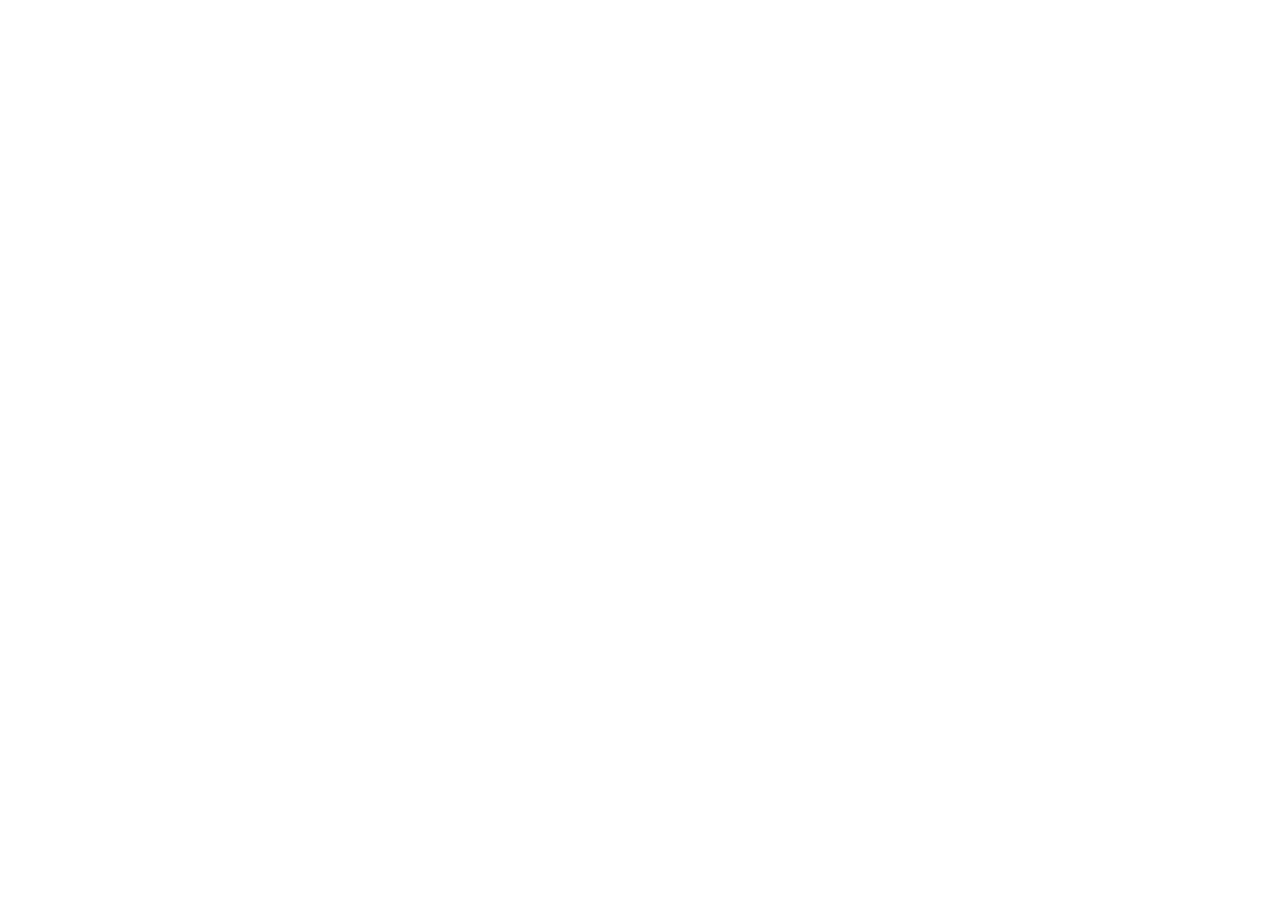
==== herbs.html @ 13c17da5 "setting up page files" ====
<!DOCTYPE html>
<html lang="en">
<head>
  <meta charset="UTF-8">
  <meta name="viewport" content="width=device-width, initial-scale=1.0">
  <title>The Home Garden</title>
</head>
<body>
  
</body>
</html>
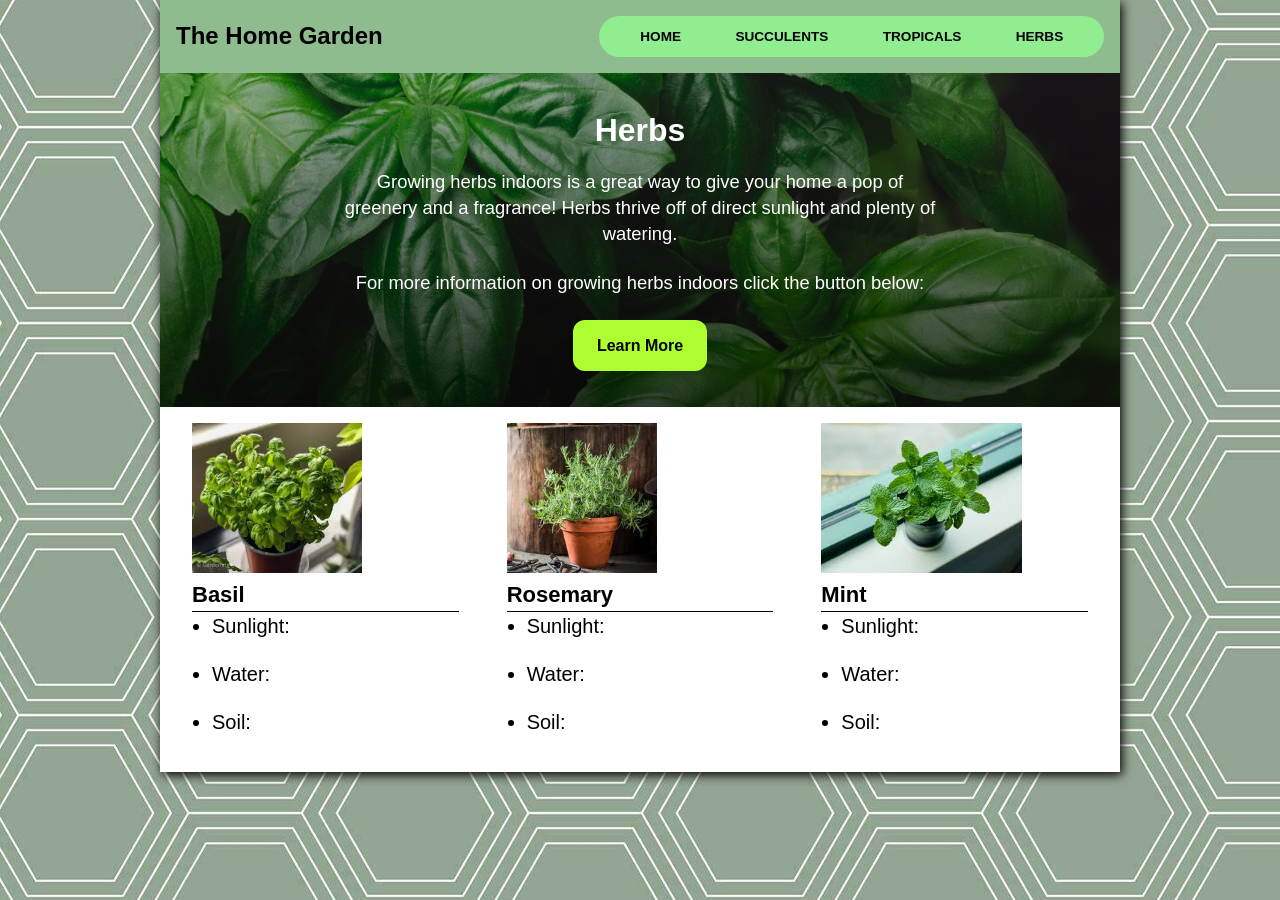
==== commit 764c676e: "FP4 Framwork" ====
--- a/herbs.html
+++ b/herbs.html
@@ -4,8 +4,68 @@
   <meta charset="UTF-8">
   <meta name="viewport" content="width=device-width, initial-scale=1.0">
   <title>The Home Garden</title>
+  <link rel="stylesheet" href="reset.css">
+  <link rel="stylesheet" href="main.css">
 </head>
 <body>
-  
+  <div class="wrapper">
+    <header>
+      <h1>The Home Garden</h1>
+      <nav>
+        <ul>
+          <li><a href="index.html">Home</a></li>
+          <li><a href="succulents.html">Succulents</a></li>
+          <li><a href="tropicals.html">Tropicals</a></li>
+          <li><a href="herbs.html">Herbs</a></li>
+        </ul>
+      </nav>
+    </header>
+
+    <section class="herb-hero hero">
+
+      <!-- div for the content inside the hero image -->
+      <div class="hero-content">
+        <h2>Herbs</h2>
+        <p>Growing herbs indoors is a great way to give your home a pop of greenery and a fragrance! Herbs thrive off of direct sunlight and plenty of watering. </p>
+
+        <p>For more information on growing herbs indoors click the button below:</p>
+        <!-- having a button here is optional -->
+        <a href="https://www.gardeners.com/blogs/herb-growing-articles/herbs-indoors-8920?g_acctid=415-305-2039&g_adgroupid=&g_adid=&g_adtype=none&g_campaign=GSC+-+Google+Performance+Max+-+Shop&g_campaignid=23173857567&g_keyword=&g_keywordid=&g_network=x&utm_content=5300089&utm_source=google&utm_medium=cpc&utm_campaign=GSC+-+Google+Performance+Max+-+SHOP&gad_source=1&gad_campaignid=23173873179&gbraid=0AAAABBDv2lmy5Y6amZtfEJdDpJ2O45eZj&gclid=Cj0KCQjws83OBhD4ARIsACblj1_hSUvg4qoSXbHp2bqac2zh1KEfvC7mDHMCrsOeOp17COpKeYIHOOQaAkuJEALw_wcB" target="_blank" class="hero-button">Learn More</a>
+      </div>
+
+    </section>
+    <main>
+      <section class="group-grid">
+        <section class="Basil">
+          <img src="images/basil.jpg" alt="Basil Image">
+          <h2>Basil</h2>
+          <ul>
+            <li>Sunlight: </li>
+            <li>Water: </li>
+            <li>Soil: </li>
+          </ul>
+        </section>
+        <section class="Rosemary">
+          <img src="images/rosemary.jpg" alt="Rosemary Image">
+          <h2>Rosemary</h2>
+          <ul>
+            <li>Sunlight: </li>
+            <li>Water: </li>
+            <li>Soil: </li>
+          </ul>
+        </section>
+        <section class="Mint">
+          <img src="images/mint.jpg" alt="Mint Image">
+          <h2>Mint</h2>
+          <ul>
+            <li>Sunlight: </li>
+            <li>Water: </li>
+            <li>Soil: </li>
+          </ul>
+        </section>
+      </section>
+    </main>
+  </div>
+
 </body>
 </html>
--- a/main.css
+++ b/main.css
@@ -0,0 +1,147 @@
+/* HEADER AND NAV CONTENT */
+header {
+  padding: 1em;
+  display: flex;
+  flex-wrap: wrap;
+  justify-content: space-between;
+  align-items: center;
+  background-color: darkseagreen;
+  /* background-image: url(images/bkg_head_black.png);
+  background-repeat: no-repeat;
+  background-size: contain;
+  background-position: center left; */
+}
+header h1 {
+  font-size: 150%;
+  /* margin-left: 4rem; */
+}
+nav {
+  display: flex;
+  background-color: lightgreen;
+  padding: 1em;
+  border-radius: 2em;
+  font-size: 85%;
+  font-weight: bold;
+}
+nav ul {
+  list-style-type: none;
+  display: flex;
+  flex-wrap: wrap;
+  align-items: center;
+}
+nav a {
+  padding: 0.5em 2em;
+  text-transform: uppercase;
+  text-decoration: none;
+  color: black;
+}
+nav a:hover {
+  background-color: greenyellow;
+  border-radius: 2em;
+  color: black;
+}
+
+/* SMALL SCREEN */
+
+/*  HERO IMAGES AND CONTENT */
+.tropical-hero {
+  background-image:
+    linear-gradient(rgba(0, 0, 0, 0.3), rgba(0, 0, 0, 0.7)),
+    url("images/tropical-foliage.jpg");
+  min-height: 30vh;
+  background-size: cover;
+  background-position: center;
+  background-repeat: no-repeat;
+}
+.succulents-hero{
+  background-image:
+    linear-gradient(rgba(0, 0, 0, 0.3), rgba(0, 0, 0, 0.7)),
+    url("images/succulent-foliage.jpg");
+  min-height: 30vh;
+  background-size: cover;
+  background-position: center;
+  background-repeat: no-repeat;
+}
+.herb-hero{
+  background-image:
+    linear-gradient(rgba(0, 0, 0, 0.3), rgba(0, 0, 0, 0.7)),
+    url("images/herb-foliage.jpg");
+  min-height: 30vh;
+  background-size: cover;
+  background-position: center;
+  background-repeat: no-repeat;
+}
+
+.hero {
+  padding: 2rem;
+  display: flex;
+  justify-content: center;
+  align-items: center;
+  line-height: 1.4;
+}
+
+.hero-content {
+  text-align: center;
+  color: white;
+  max-width: 600px;
+}
+
+.hero-content h2 {
+  font-size: 2rem;
+  margin-bottom: 1rem;
+}
+
+.hero-content p {
+  font-size: 1.15rem;
+  margin-bottom: 1.5rem;
+}
+
+.hero-button {
+  display: inline-block;
+  background-color: greenyellow;
+  color: black;
+  text-decoration: none;
+  font-weight: bold;
+  padding: 0.9rem 1.5rem;
+  border-radius: 0.75rem;
+}
+
+/* BODY CONTENT */
+.wrapper{
+  max-width: 960px;
+  margin: 0 auto;
+  background-color: white;
+  box-shadow: 2px 3px 10px black;
+
+}
+
+body {
+  font-family: "Gill Sans", "Gill Sans MT", Calibri, "Trebuchet MS", sans-serif;
+  background-image: url(images/background.jpg);
+}
+
+main {
+  height: 100%;
+  padding: 1rem 2rem;
+  font-size: 125%;
+  line-height: 1.4;
+}
+
+.group-grid {
+  display: grid;
+  grid-template-columns: 1fr 1fr 1fr;
+  grid-gap: 3rem;
+}
+
+.group-grid img{
+  max-width: 250px;
+  max-height: 150px;
+}
+.group-grid h2 {
+  font-size: 110%;
+  border-bottom: 1px solid black;
+}
+.group-grid li {
+  margin-bottom: 1em;
+  margin-left: 1em;
+}
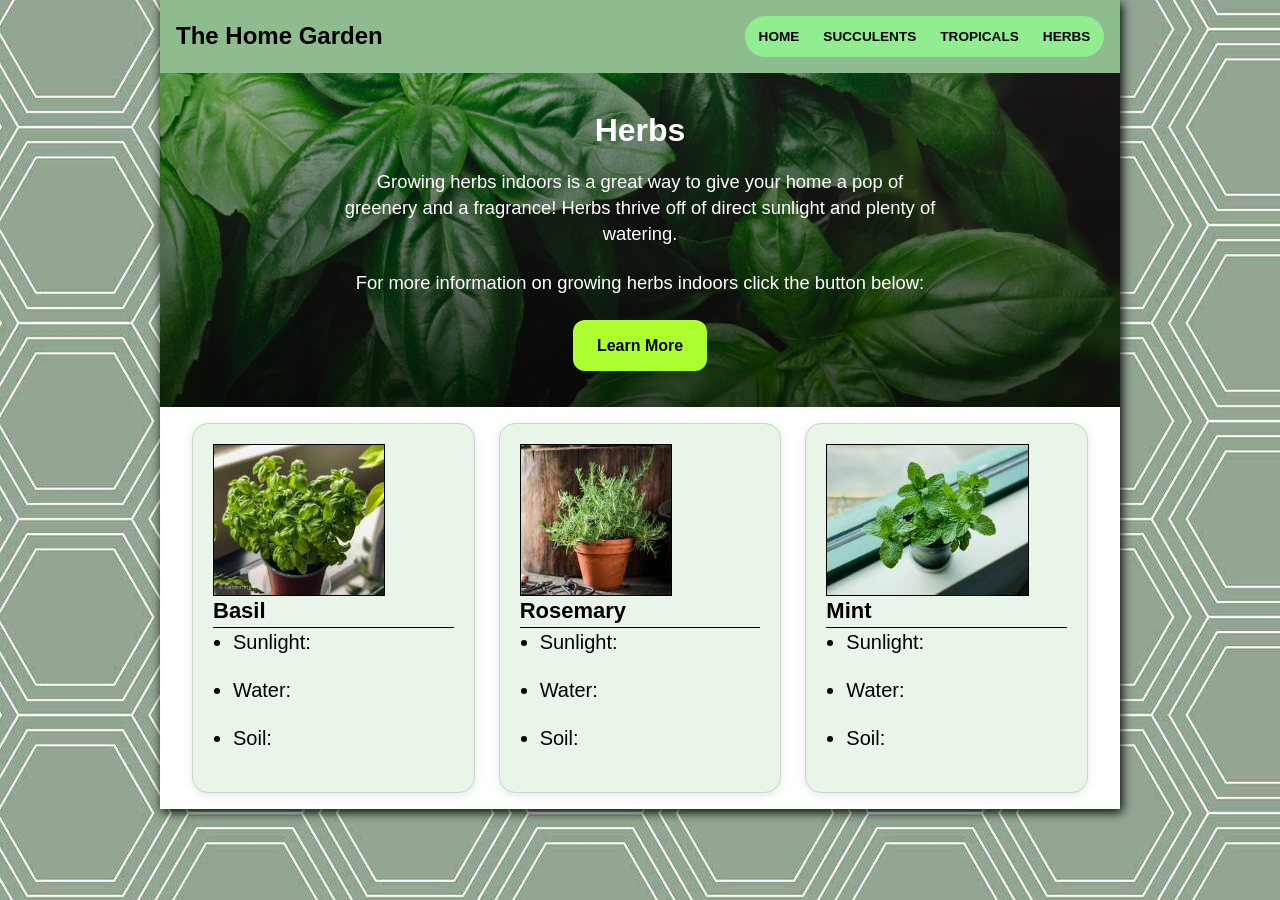
==== commit 3712cc21: "adding cards to content" ====
--- a/herbs.html
+++ b/herbs.html
@@ -36,7 +36,7 @@
     </section>
     <main>
       <section class="group-grid">
-        <section class="Basil">
+        <article class="card">
           <img src="images/basil.jpg" alt="Basil Image">
           <h2>Basil</h2>
           <ul>
@@ -44,17 +44,18 @@
             <li>Water: </li>
             <li>Soil: </li>
           </ul>
-        </section>
-        <section class="Rosemary">
-          <img src="images/rosemary.jpg" alt="Rosemary Image">
+        </article>
+        <article class="card">
+          <img src="images/rosemary.jpg" alt="Rosemary Image"
+          class="plant-image">
           <h2>Rosemary</h2>
           <ul>
             <li>Sunlight: </li>
             <li>Water: </li>
             <li>Soil: </li>
           </ul>
-        </section>
-        <section class="Mint">
+        </article>
+        <article class="card">
           <img src="images/mint.jpg" alt="Mint Image">
           <h2>Mint</h2>
           <ul>
@@ -62,7 +63,7 @@
             <li>Water: </li>
             <li>Soil: </li>
           </ul>
-        </section>
+        </article>
       </section>
     </main>
   </div>
--- a/main.css
+++ b/main.css
@@ -6,31 +6,27 @@
   justify-content: space-between;
   align-items: center;
   background-color: darkseagreen;
-  /* background-image: url(images/bkg_head_black.png);
-  background-repeat: no-repeat;
-  background-size: contain;
-  background-position: center left; */
+  gap: 1rem;
 }
 header h1 {
   font-size: 150%;
   /* margin-left: 4rem; */
 }
 nav {
-  display: flex;
   background-color: lightgreen;
   padding: 1em;
   border-radius: 2em;
   font-size: 85%;
   font-weight: bold;
 }
+
 nav ul {
-  list-style-type: none;
+  list-style: none;
   display: flex;
-  flex-wrap: wrap;
-  align-items: center;
+  gap: 1.5rem;
 }
+
 nav a {
-  padding: 0.5em 2em;
   text-transform: uppercase;
   text-decoration: none;
   color: black;
@@ -53,7 +49,7 @@
   background-position: center;
   background-repeat: no-repeat;
 }
-.succulents-hero{
+.succulents-hero {
   background-image:
     linear-gradient(rgba(0, 0, 0, 0.3), rgba(0, 0, 0, 0.7)),
     url("images/succulent-foliage.jpg");
@@ -62,7 +58,7 @@
   background-position: center;
   background-repeat: no-repeat;
 }
-.herb-hero{
+.herb-hero {
   background-image:
     linear-gradient(rgba(0, 0, 0, 0.3), rgba(0, 0, 0, 0.7)),
     url("images/herb-foliage.jpg");
@@ -107,12 +103,11 @@
 }
 
 /* BODY CONTENT */
-.wrapper{
+.wrapper {
   max-width: 960px;
   margin: 0 auto;
   background-color: white;
   box-shadow: 2px 3px 10px black;
-
 }
 
 body {
@@ -121,21 +116,33 @@
 }
 
 main {
-  height: 100%;
   padding: 1rem 2rem;
   font-size: 125%;
   line-height: 1.4;
 }
 
+.card {
+  background-color: rgb(232, 245, 232);
+  border: 1px solid rgb(195, 217, 195);
+  border-radius: 1rem;
+  padding: 1.25rem;
+  box-shadow: 0 2px 10px rgba(0, 0, 0, 0.1);
+
+  /* keeps the cards consistent in height */
+  display: flex;
+  flex-direction: column;
+}
+
 .group-grid {
   display: grid;
   grid-template-columns: 1fr 1fr 1fr;
-  grid-gap: 3rem;
+  grid-gap: 1.5rem;
 }
 
-.group-grid img{
-  max-width: 250px;
+.group-grid img {
+  max-width: fit-content;
   max-height: 150px;
+  border: 1px solid black;
 }
 .group-grid h2 {
   font-size: 110%;
@@ -144,4 +151,22 @@
 .group-grid li {
   margin-bottom: 1em;
   margin-left: 1em;
-}+}
+
+/* MEDIA SECTION */
+
+@media (max-width: 640px) {
+  header {
+    flex-direction: column;
+    align-items: center;
+  }
+
+  .group-grid {
+    grid-template-columns: 1fr;
+  }
+
+  .group-grid img {
+    max-width: 100%;
+    max-height: fit-content;
+  }
+}
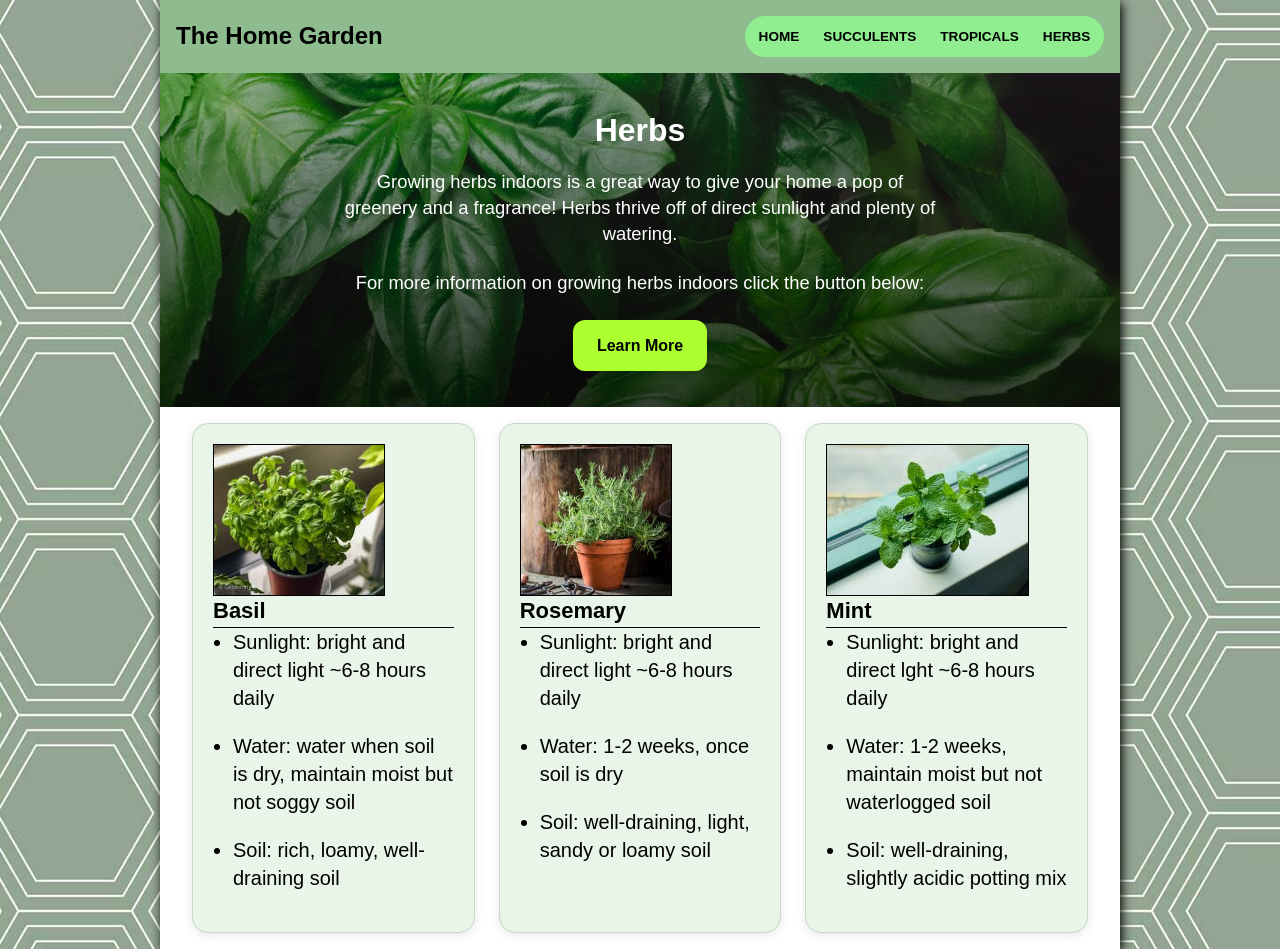
==== commit 04a21b68: "rough draft" ====
--- a/herbs.html
+++ b/herbs.html
@@ -40,9 +40,9 @@
           <img src="images/basil.jpg" alt="Basil Image">
           <h2>Basil</h2>
           <ul>
-            <li>Sunlight: </li>
-            <li>Water: </li>
-            <li>Soil: </li>
+            <li>Sunlight: bright and direct light ~6-8 hours daily</li>
+            <li>Water: water when soil is dry, maintain moist but not soggy soil</li>
+            <li>Soil: rich, loamy, well-draining soil </li>
           </ul>
         </article>
         <article class="card">
@@ -50,18 +50,18 @@
           class="plant-image">
           <h2>Rosemary</h2>
           <ul>
-            <li>Sunlight: </li>
-            <li>Water: </li>
-            <li>Soil: </li>
+            <li>Sunlight: bright and direct light ~6-8 hours daily</li>
+            <li>Water: 1-2 weeks, once soil is dry</li>
+            <li>Soil: well-draining, light, sandy or loamy soil</li>
           </ul>
         </article>
         <article class="card">
           <img src="images/mint.jpg" alt="Mint Image">
           <h2>Mint</h2>
           <ul>
-            <li>Sunlight: </li>
-            <li>Water: </li>
-            <li>Soil: </li>
+            <li>Sunlight: bright and direct lght ~6-8 hours daily</li>
+            <li>Water: 1-2 weeks, maintain moist but not waterlogged soil</li>
+            <li>Soil: well-draining, slightly acidic potting mix</li>
           </ul>
         </article>
       </section>
--- a/main.css
+++ b/main.css
@@ -103,7 +103,9 @@
 }
 
 /* BODY CONTENT */
+
 .wrapper {
+  min-height: 100vh;
   max-width: 960px;
   margin: 0 auto;
   background-color: white;
@@ -120,7 +122,9 @@
   font-size: 125%;
   line-height: 1.4;
 }
-
+.introduction li{
+  margin-left: 1.5rem;
+}
 .card {
   background-color: rgb(232, 245, 232);
   border: 1px solid rgb(195, 217, 195);
@@ -139,6 +143,14 @@
   grid-gap: 1.5rem;
 }
 
+.get-connected{
+  background-color: rgb(232, 245, 232);
+  border: 1px solid rgb(195, 217, 195);
+  border-radius: 1rem;
+  padding: 1.25rem;
+  box-shadow: 0 2px 10px rgba(0, 0, 0, 0.1);
+}
+
 .group-grid img {
   max-width: fit-content;
   max-height: 150px;
@@ -151,6 +163,11 @@
 .group-grid li {
   margin-bottom: 1em;
   margin-left: 1em;
+}
+
+.FB-image {
+  max-width: 300px;
+  max-height: fit-content;
 }
 
 /* MEDIA SECTION */
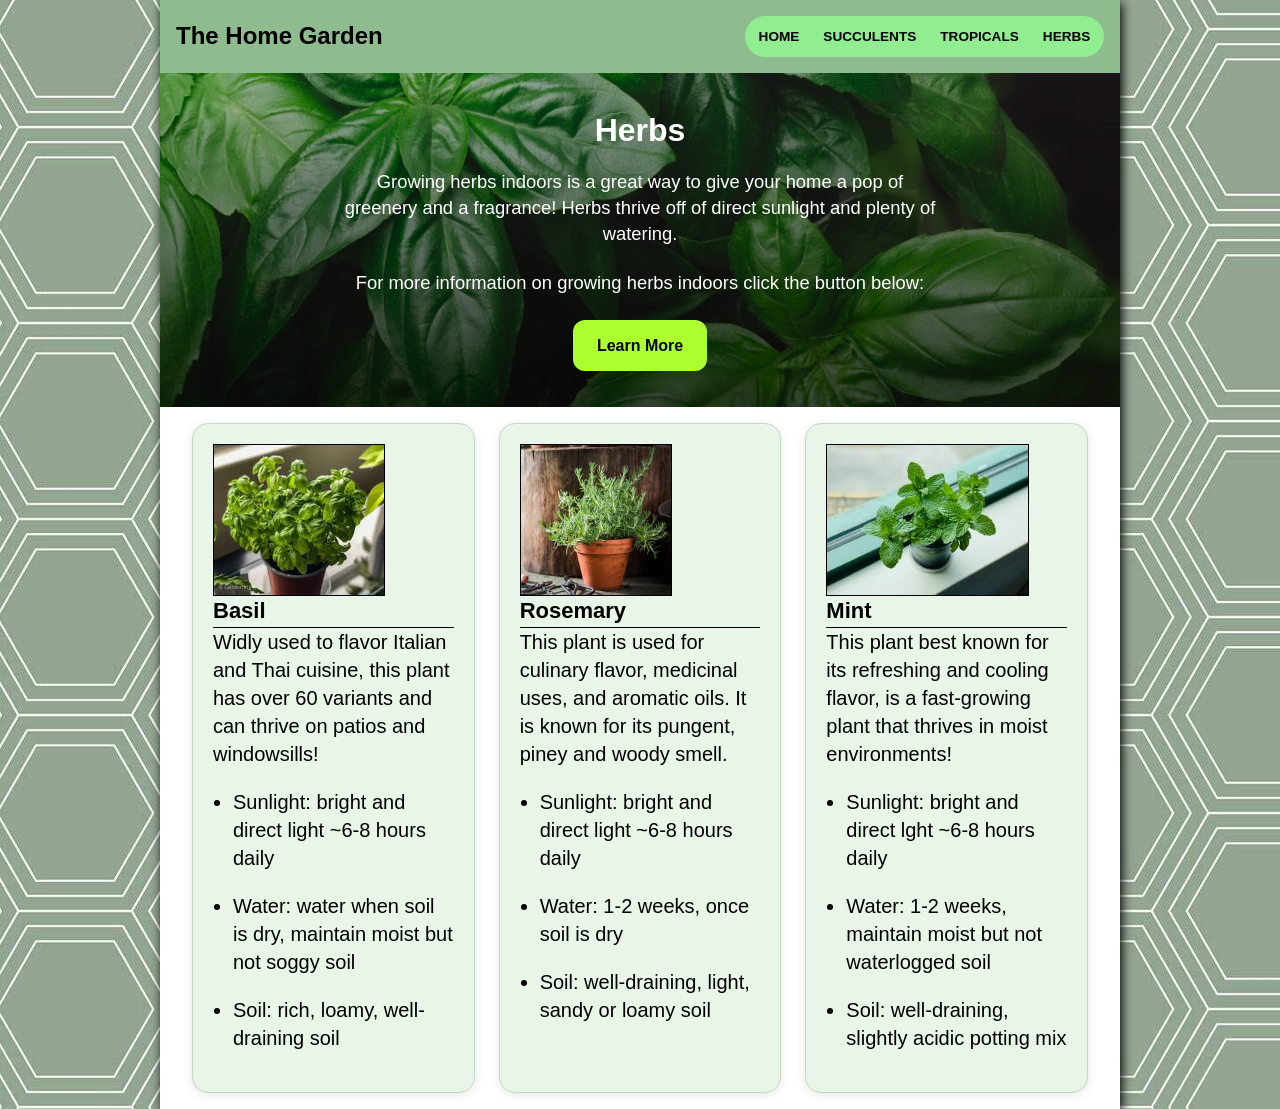
==== commit 0d556628: "final edits - adding more content on each page" ====
--- a/herbs.html
+++ b/herbs.html
@@ -39,6 +39,7 @@
         <article class="card">
           <img src="images/basil.jpg" alt="Basil Image">
           <h2>Basil</h2>
+          <p>Widly used to flavor  Italian and Thai cuisine, this plant has over 60 variants and can thrive on patios and windowsills!</p>
           <ul>
             <li>Sunlight: bright and direct light ~6-8 hours daily</li>
             <li>Water: water when soil is dry, maintain moist but not soggy soil</li>
@@ -46,9 +47,9 @@
           </ul>
         </article>
         <article class="card">
-          <img src="images/rosemary.jpg" alt="Rosemary Image"
-          class="plant-image">
+          <img src="images/rosemary.jpg" alt="Rosemary Image" class="plant-image">
           <h2>Rosemary</h2>
+          <p>This plant is used for culinary flavor, medicinal uses, and aromatic oils. It is known for its pungent, piney and woody smell.</p>
           <ul>
             <li>Sunlight: bright and direct light ~6-8 hours daily</li>
             <li>Water: 1-2 weeks, once soil is dry</li>
@@ -58,6 +59,7 @@
         <article class="card">
           <img src="images/mint.jpg" alt="Mint Image">
           <h2>Mint</h2>
+          <p>This plant best known for its refreshing and cooling flavor, is a fast-growing plant that thrives in moist environments!</p>
           <ul>
             <li>Sunlight: bright and direct lght ~6-8 hours daily</li>
             <li>Water: 1-2 weeks, maintain moist but not waterlogged soil</li>
